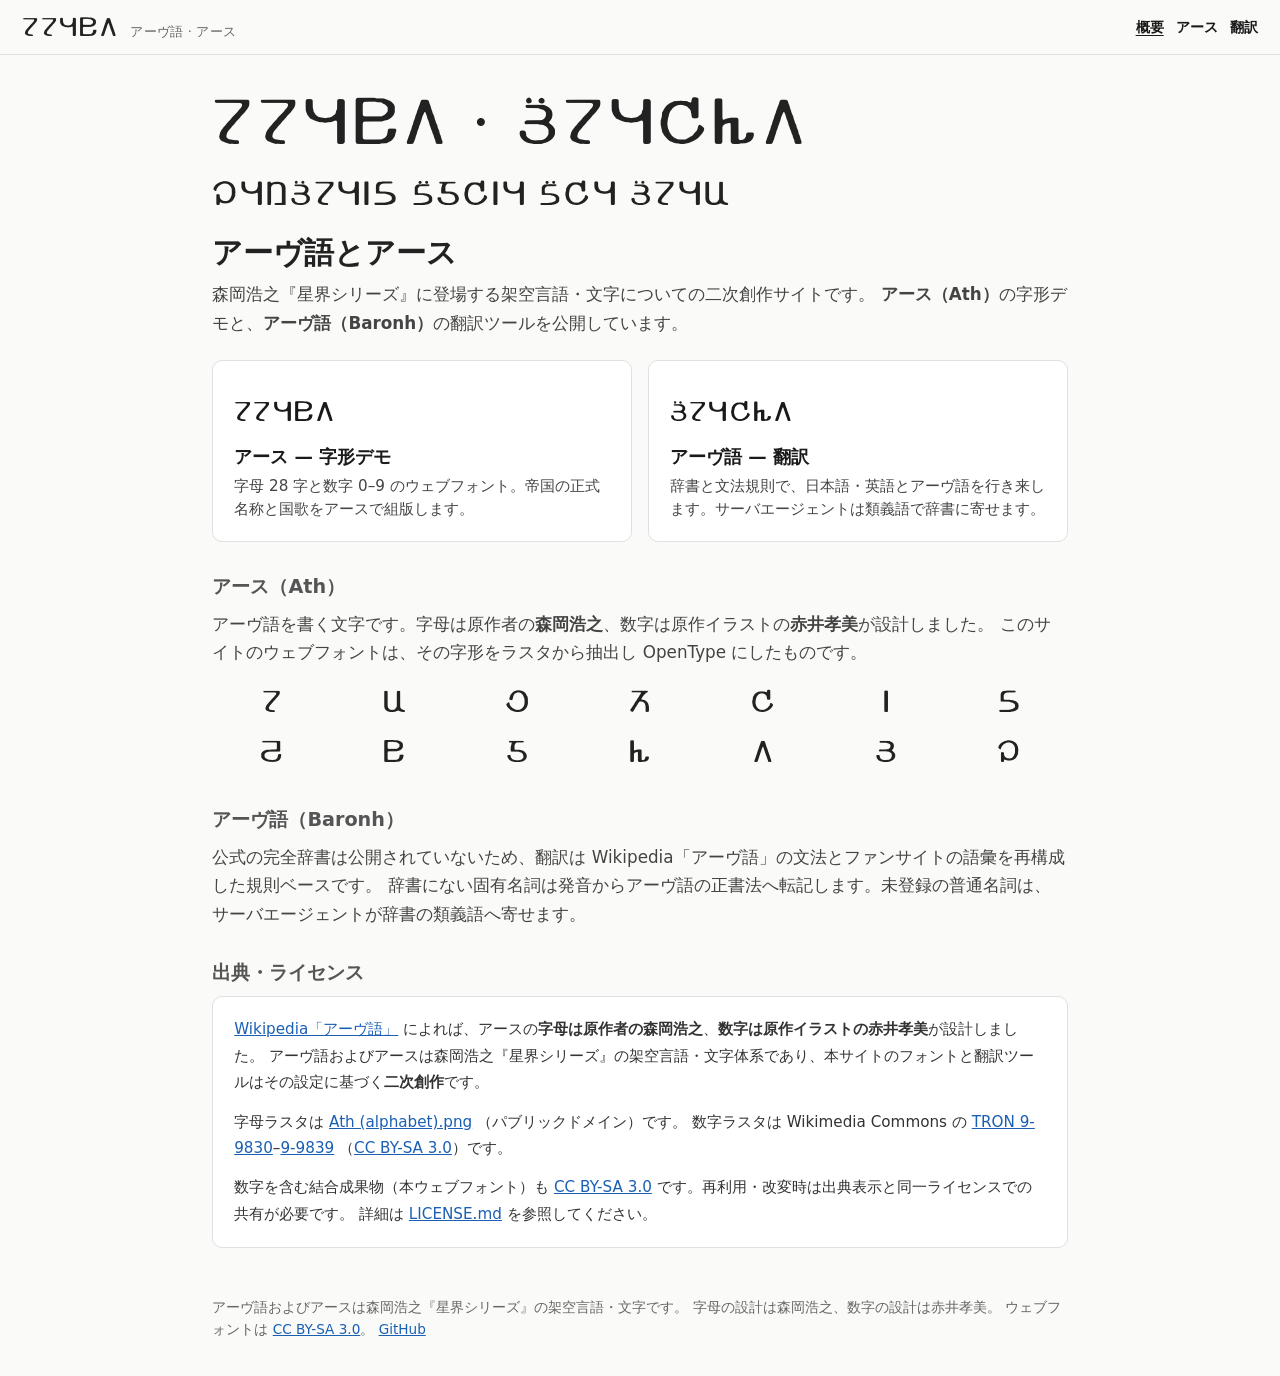
==== index.html @ a0272e91 "fix: 国歌は Aarth 字母のみとしラテン転写と訳を外す ページ上の帝国国歌からアポストロフィ・句読点、Baronh 転写、日本語訳を除き、 アースの字母と語間だけを残す。  Co-author" ====
<!DOCTYPE html>
<html lang="ja">
<head>
  <meta charset="UTF-8" />
  <meta name="viewport" content="width=device-width, initial-scale=1.0" />
  <title>アーヴ語とアース — Ath / Baronh</title>
  <link rel="stylesheet" href="aarth.css">
  <link rel="stylesheet" href="site.css">
  <style>
    *, *::before, *::after { margin: 0; padding: 0; }

    body {
      font-family: system-ui, sans-serif;
      background: #fafaf8;
      color: #222;
    }

    h1 { font-size: 1.9rem; margin-bottom: .35rem; }

    h2.section {
      font-size: 1.2rem;
      color: #555;
      margin: 2rem 0 .6rem;
    }

    .hero-ath {
      font-family: 'Aarth', serif;
      font-size: clamp(2.4rem, 8vw, 4.2rem);
      letter-spacing: .08em;
      line-height: 1.2;
      margin: .2rem 0 1rem;
    }

    .teaser-grid {
      display: grid;
      grid-template-columns: repeat(7, minmax(0, 1fr));
      gap: .35rem;
      margin-top: .8rem;
    }

    .teaser-grid span {
      font-family: 'Aarth', serif;
      font-size: clamp(1.2rem, 4.5vw, 2rem);
      text-align: center;
      line-height: 1.4;
    }

    .notice {
      background: #fff;
      border: 1px solid #e0e0e0;
      border-radius: 10px;
      padding: 1.2rem 1.3rem;
      font-size: .95rem;
      line-height: 1.75;
      color: #333;
    }

    .notice a { color: #1a5fb4; }
    .notice p + p { margin-top: .8rem; }
  </style>
</head>
<body>

  <header class="site-bar">
    <a class="site-brand" href="./">
      <span class="site-logo" aria-hidden="true">aarth</span>
      <span class="site-meta">アーヴ語 · アース</span>
    </a>
    <nav class="site-nav" aria-label="サイト">
      <a href="./" aria-current="page">概要</a>
      <a href="ath/">アース</a>
      <a href="web/">翻訳</a>
    </nav>
  </header>

  <main class="site-main">
    <p class="hero-ath" lang="ath">aarth · baronh</p>
    <p class="hero-ath" lang="ath" style="font-size: clamp(1.35rem, 4.5vw, 2.2rem); margin-top: -.4rem;">frybarec gloer gor bari</p>
    <h1>アーヴ語とアース</h1>
    <p class="site-lead">
      森岡浩之『星界シリーズ』に登場する架空言語・文字についての二次創作サイトです。
      <strong>アース（Ath）</strong>の字形デモと、<strong>アーヴ語（Baronh）</strong>の翻訳ツールを公開しています。
    </p>

    <div class="site-cards">
      <a class="site-card" href="ath/">
        <p class="ath-sample" lang="ath">aarth</p>
        <h2>アース — 字形デモ</h2>
        <p>
          字母 28 字と数字 0–9 のウェブフォント。帝国の正式名称と国歌をアースで組版します。
        </p>
      </a>
      <a class="site-card" href="web/">
        <p class="ath-sample" lang="ath">baronh</p>
        <h2>アーヴ語 — 翻訳</h2>
        <p>
          辞書と文法規則で、日本語・英語とアーヴ語を行き来します。サーバエージェントは類義語で辞書に寄せます。
        </p>
      </a>
    </div>

    <h2 class="section">アース（Ath）</h2>
    <p class="site-lead">
      アーヴ語を書く文字です。字母は原作者の<strong>森岡浩之</strong>、数字は原作イラストの<strong>赤井孝美</strong>が設計しました。
      このサイトのウェブフォントは、その字形をラスタから抽出し OpenType にしたものです。
    </p>
    <div class="teaser-grid" aria-hidden="true">
      <span>a</span><span>i</span><span>u</span><span>é</span><span>o</span><span>e</span><span>c</span>
      <span>s</span><span>t</span><span>l</span><span>n</span><span>h</span><span>p</span><span>f</span>
    </div>

    <h2 class="section">アーヴ語（Baronh）</h2>
    <p class="site-lead">
      公式の完全辞書は公開されていないため、翻訳は Wikipedia「アーヴ語」の文法とファンサイトの語彙を再構成した規則ベースです。
      辞書にない固有名詞は発音からアーヴ語の正書法へ転記します。未登録の普通名詞は、サーバエージェントが辞書の類義語へ寄せます。
    </p>

    <h2 class="section">出典・ライセンス</h2>
    <div class="notice">
      <p>
        <a href="https://ja.wikipedia.org/wiki/%E3%82%A2%E3%83%BC%E3%83%B4%E8%AA%9E">Wikipedia「アーヴ語」</a>
        によれば、アースの<strong>字母は原作者の森岡浩之</strong>、<strong>数字は原作イラストの赤井孝美</strong>が設計しました。
        アーヴ語およびアースは森岡浩之『星界シリーズ』の架空言語・文字体系であり、本サイトのフォントと翻訳ツールはその設定に基づく<strong>二次創作</strong>です。
      </p>
      <p>
        字母ラスタは
        <a href="https://commons.wikimedia.org/wiki/File:Ath_(alphabet).png">Ath (alphabet).png</a>
        （パブリックドメイン）です。
        数字ラスタは Wikimedia Commons の
        <a href="https://commons.wikimedia.org/wiki/File:TRON_9-9830.gif">TRON 9-9830</a>–<a href="https://commons.wikimedia.org/wiki/File:TRON_9-9839.gif">9-9839</a>
        （<a href="https://creativecommons.org/licenses/by-sa/3.0/">CC BY-SA 3.0</a>）です。
      </p>
      <p>
        数字を含む結合成果物（本ウェブフォント）も
        <a href="https://creativecommons.org/licenses/by-sa/3.0/">CC BY-SA 3.0</a>
        です。再利用・改変時は出典表示と同一ライセンスでの共有が必要です。
        詳細は <a href="https://github.com/7474/Ath/blob/main/LICENSE.md">LICENSE.md</a> を参照してください。
      </p>
    </div>
  </main>

  <footer class="site-footer">
    アーヴ語およびアースは森岡浩之『星界シリーズ』の架空言語・文字です。
    字母の設計は森岡浩之、数字の設計は赤井孝美。
    ウェブフォントは
    <a href="https://creativecommons.org/licenses/by-sa/3.0/">CC BY-SA 3.0</a>。
    <a href="https://github.com/7474/Ath">GitHub</a>
  </footer>

</body>
</html>
---- aarth.css ----
/* Aarth webfont — host this file next to aarth.woff2 / aarth.ttf.
   Relative urls resolve against THIS stylesheet, so a cross-origin
   <link> (GitHub Pages, jsDelivr, …) still loads the fonts from the
   same origin as the CSS. The host must send Access-Control-Allow-Origin
   for @font-face (GitHub Pages and jsDelivr do). */
@font-face {
  font-family: 'Aarth';
  src: url('aarth.woff2?v=2') format('woff2'),
       url('aarth.ttf?v=2')   format('truetype');
  font-weight: normal;
  font-style:  normal;
  font-display: swap;
}
---- site.css ----
/* Shared GitHub Pages chrome for アーヴ語 / アース. */
*, *::before, *::after { box-sizing: border-box; }

.site-bar {
  position: sticky;
  top: 0;
  z-index: 20;
  display: flex;
  justify-content: space-between;
  align-items: center;
  gap: 1rem;
  padding: .85rem 1.4rem;
  background: rgba(250, 250, 248, .94);
  border-bottom: 1px solid #e0e0e0;
  backdrop-filter: blur(8px);
}

.site-brand {
  display: flex;
  align-items: baseline;
  gap: .7rem;
  min-width: 0;
  color: inherit;
  text-decoration: none;
}

.site-logo {
  font-family: 'Aarth', serif;
  font-size: 1.7rem;
  letter-spacing: .08em;
  line-height: 1;
  font-weight: 400;
}

.site-meta {
  font-family: system-ui, sans-serif;
  font-size: .8rem;
  color: #666;
  letter-spacing: .02em;
}

.site-nav {
  display: flex;
  align-items: center;
  gap: .75rem;
  flex-wrap: wrap;
  flex-shrink: 0;
}

.site-nav a {
  font: 600 .9rem/1.2 system-ui, sans-serif;
  color: #1a1a1a;
  text-decoration: none;
}

.site-nav a[aria-current="page"] {
  text-decoration: underline;
  text-underline-offset: .2em;
}

#translate-button {
  flex-shrink: 0;
  font: 600 .95rem/1.2 system-ui, sans-serif;
  padding: .5rem 1.15rem;
  border: 1px solid #1a1a1a;
  border-radius: 999px;
  background: #1a1a1a;
  color: #fff;
  cursor: pointer;
}

#translate-button:hover { background: #333; }

#translate-button:focus-visible {
  outline: 2px solid #1a1a1a;
  outline-offset: 3px;
}

body.translated #translate-button {
  background: #fff;
  color: #1a1a1a;
}

.site-cards {
  display: grid;
  grid-template-columns: 1fr 1fr;
  gap: 1rem;
  margin: 1.4rem 0 2rem;
}

@media (max-width: 760px) {
  .site-cards { grid-template-columns: 1fr; }
}

.site-card {
  display: block;
  background: #fff;
  border: 1px solid #e0e0e0;
  border-radius: 10px;
  padding: 1.2rem 1.3rem;
  color: inherit;
  text-decoration: none;
}

.site-card:hover { border-color: #1a1a1a; }

.site-card h2 {
  font-size: 1.15rem;
  margin: 0 0 .4rem;
  color: #1a1a1a;
}

.site-card p {
  margin: 0;
  color: #444;
  line-height: 1.55;
  font-size: .95rem;
}

.site-card .ath-sample {
  font-family: 'Aarth', serif;
  font-size: 1.8rem;
  letter-spacing: .08em;
  margin: .7rem 0 .5rem;
  color: #1a1a1a;
}

.site-main {
  max-width: 900px;
  margin: 0 auto;
  padding: 1.6rem 1.4rem 3rem;
}

.site-lead {
  color: #444;
  line-height: 1.7;
  font-size: 1.05rem;
  margin: .4rem 0 0;
}

.site-footer {
  max-width: 900px;
  margin: 0 auto;
  padding: 0 1.4rem 2.2rem;
  color: #666;
  font-size: .85rem;
  line-height: 1.65;
}

.site-footer a { color: #1a5fb4; }
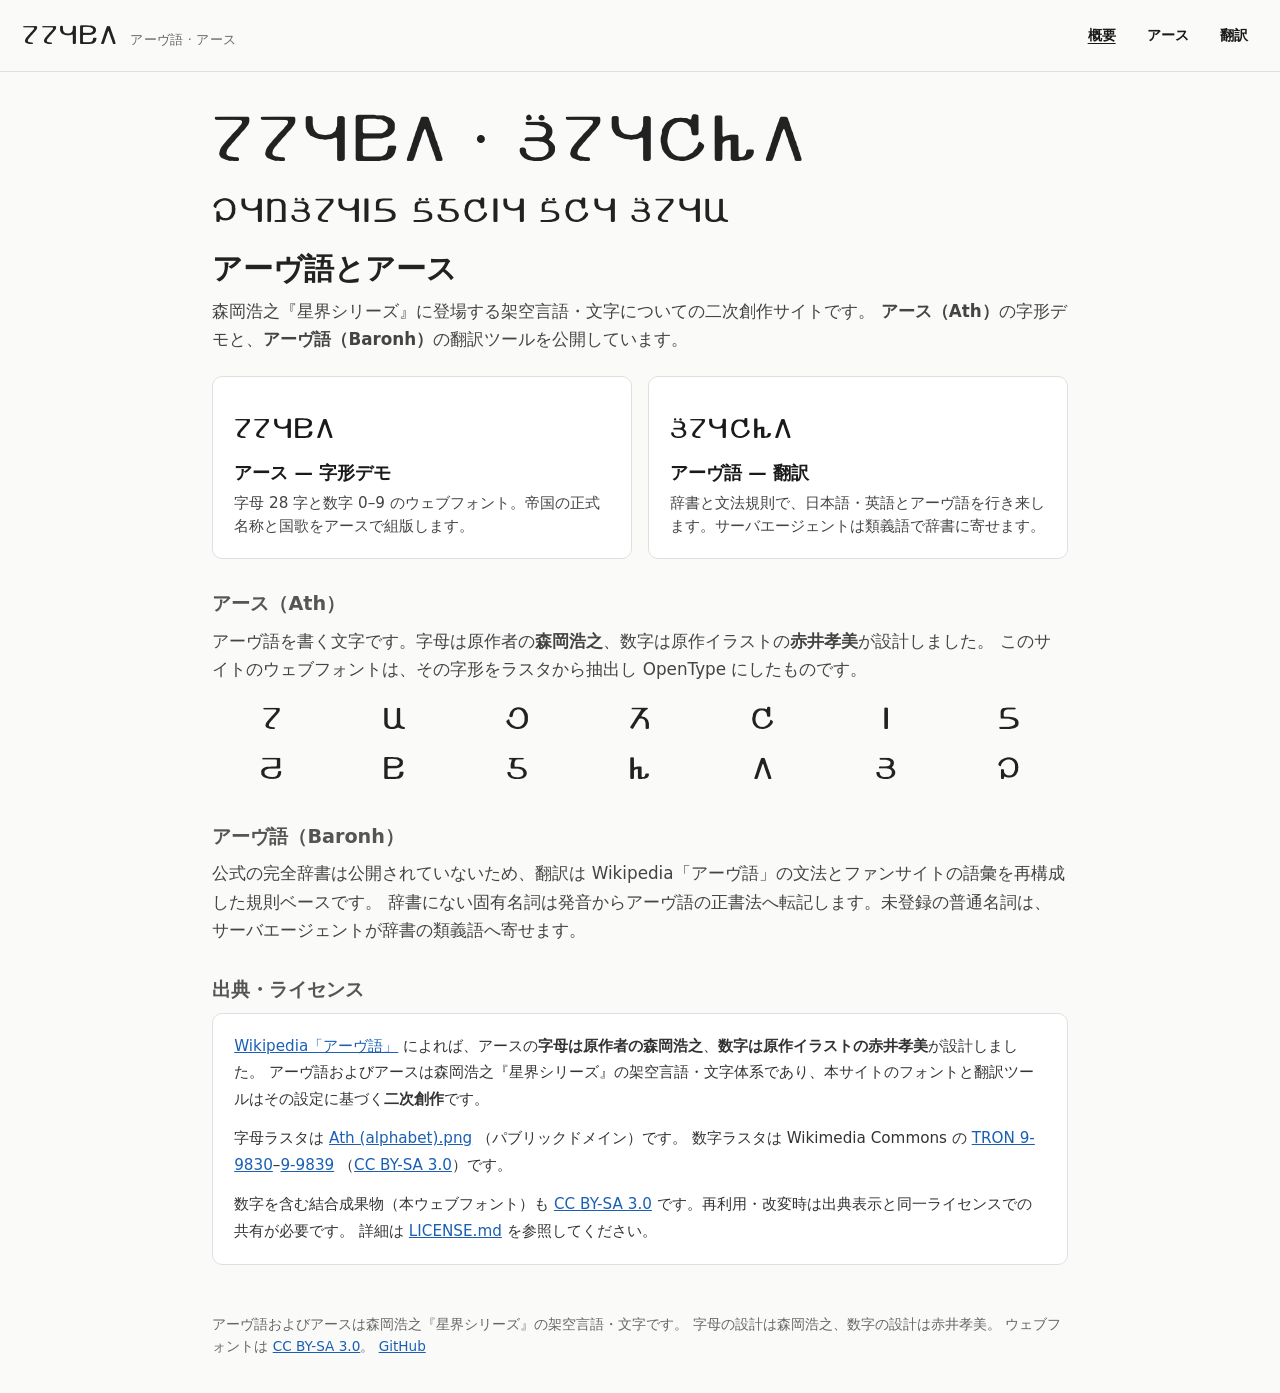
==== commit 93aad23f: "ux: 共通ヘッダーをモバイルのタップ領域に合わせる 全ページでナビを44px相当にし、狭い幅ではサブタイトルを隠してセーフエリアも取る。  Co-authored-by: koudenpa <kou" ====
--- a/index.html
+++ b/index.html
@@ -2,8 +2,12 @@
 <html lang="ja">
 <head>
   <meta charset="UTF-8" />
-  <meta name="viewport" content="width=device-width, initial-scale=1.0" />
+  <meta name="viewport" content="width=device-width, initial-scale=1.0, viewport-fit=cover" />
   <title>アーヴ語とアース — Ath / Baronh</title>
+  <link rel="icon" href="favicon.ico" sizes="48x48">
+  <link rel="icon" type="image/png" sizes="32x32" href="icons/favicon-32.png">
+  <link rel="icon" type="image/png" sizes="16x16" href="icons/favicon-16.png">
+  <link rel="apple-touch-icon" href="icons/apple-touch-icon.png">
   <link rel="stylesheet" href="aarth.css">
   <link rel="stylesheet" href="site.css">
   <style>
--- a/site.css
+++ b/site.css
@@ -10,6 +10,9 @@
   align-items: center;
   gap: 1rem;
   padding: .85rem 1.4rem;
+  padding-top: calc(.85rem + env(safe-area-inset-top, 0px));
+  padding-left: calc(1.4rem + env(safe-area-inset-left, 0px));
+  padding-right: calc(1.4rem + env(safe-area-inset-right, 0px));
   background: rgba(250, 250, 248, .94);
   border-bottom: 1px solid #e0e0e0;
   backdrop-filter: blur(8px);
@@ -48,6 +51,11 @@
 }
 
 .site-nav a {
+  display: inline-flex;
+  align-items: center;
+  justify-content: center;
+  min-height: 2.75rem;
+  padding: .5rem .6rem;
   font: 600 .9rem/1.2 system-ui, sans-serif;
   color: #1a1a1a;
   text-decoration: none;
@@ -58,15 +66,36 @@
   text-underline-offset: .2em;
 }
 
+.site-nav a:focus-visible {
+  outline: 2px solid #1a1a1a;
+  outline-offset: 3px;
+}
+
+.site-bar--with-play {
+  flex-wrap: wrap;
+}
+
+.translate-play {
+  flex: 1 0 100%;
+  display: flex;
+  justify-content: center;
+  padding: .15rem 0 .1rem;
+}
+
 #translate-button {
   flex-shrink: 0;
-  font: 600 .95rem/1.2 system-ui, sans-serif;
-  padding: .5rem 1.15rem;
+  min-height: 2.75rem;
+  min-width: min(100%, 22rem);
+  width: 100%;
+  max-width: 28rem;
+  font: 700 1.05rem/1.2 system-ui, sans-serif;
+  padding: .7rem 1.3rem;
   border: 1px solid #1a1a1a;
   border-radius: 999px;
   background: #1a1a1a;
   color: #fff;
   cursor: pointer;
+  box-shadow: 0 1px 0 rgba(26, 26, 26, .2);
 }
 
 #translate-button:hover { background: #333; }
@@ -89,7 +118,31 @@
 }
 
 @media (max-width: 760px) {
+  .site-bar {
+    flex-wrap: wrap;
+    gap: .5rem;
+    padding: .55rem .9rem;
+    padding-top: calc(.55rem + env(safe-area-inset-top, 0px));
+    padding-left: calc(.9rem + env(safe-area-inset-left, 0px));
+    padding-right: calc(.9rem + env(safe-area-inset-right, 0px));
+  }
+  .site-meta { display: none; }
+  .site-nav {
+    gap: .15rem;
+    flex-shrink: 1;
+    justify-content: flex-end;
+  }
   .site-cards { grid-template-columns: 1fr; }
+  .site-main {
+    padding: 1.2rem .9rem 3rem;
+    padding-left: calc(.9rem + env(safe-area-inset-left, 0px));
+    padding-right: calc(.9rem + env(safe-area-inset-right, 0px));
+  }
+  .site-footer {
+    padding-bottom: calc(2.2rem + env(safe-area-inset-bottom, 0px));
+    padding-left: calc(.9rem + env(safe-area-inset-left, 0px));
+    padding-right: calc(.9rem + env(safe-area-inset-right, 0px));
+  }
 }
 
 .site-card {
@@ -102,7 +155,15 @@
   text-decoration: none;
 }
 
-.site-card:hover { border-color: #1a1a1a; }
+.site-card:hover,
+.site-card:active {
+  border-color: #1a1a1a;
+}
+
+.site-card:focus-visible {
+  outline: 2px solid #1a1a1a;
+  outline-offset: 3px;
+}
 
 .site-card h2 {
   font-size: 1.15rem;
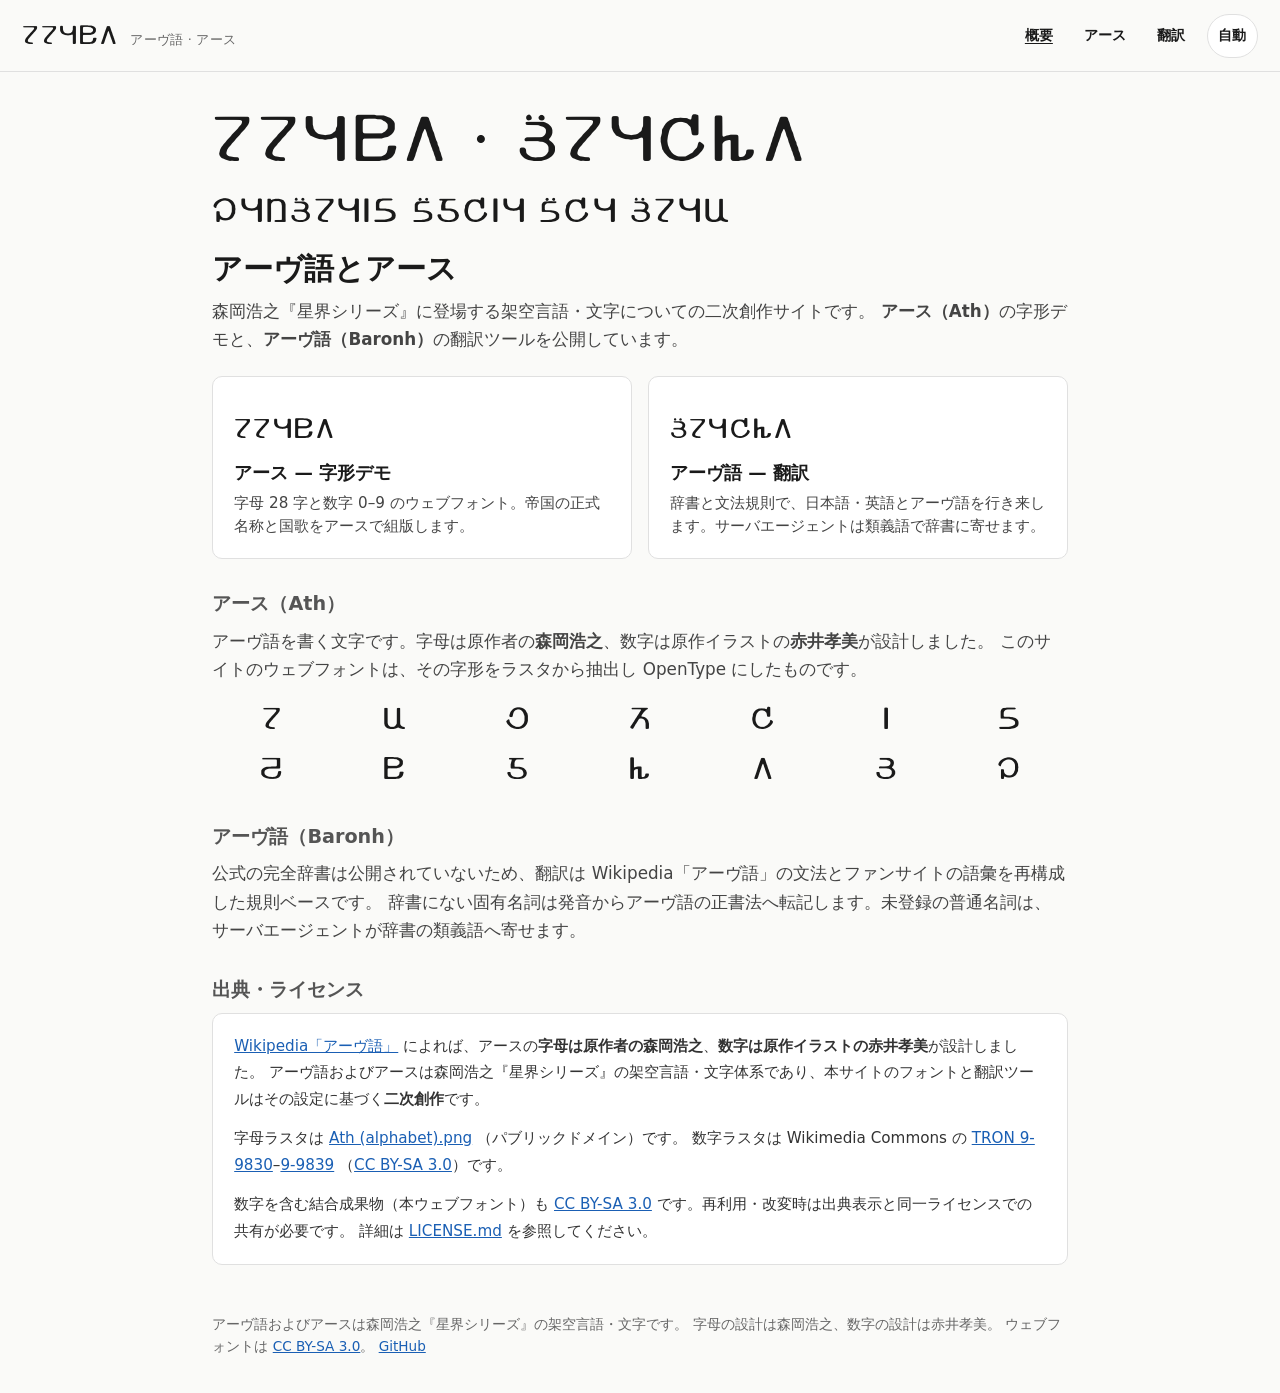
==== commit 5f638905: "feat: ダークモードをシステムの設定に追従させる 既定は prefers-color-scheme。ヘッダーのトグルでライト／ダークを上書きできる。  Co-authored-by: kouden" ====
--- a/index.html
+++ b/index.html
@@ -3,11 +3,19 @@
 <head>
   <meta charset="UTF-8" />
   <meta name="viewport" content="width=device-width, initial-scale=1.0, viewport-fit=cover" />
+  <meta name="color-scheme" content="light dark" />
   <title>アーヴ語とアース — Ath / Baronh</title>
+  <script>
+    try {
+      var t = localStorage.getItem("ath-theme");
+      if (t === "light" || t === "dark") document.documentElement.setAttribute("data-theme", t);
+    } catch (e) {}
+  </script>
   <link rel="icon" href="favicon.ico" sizes="48x48">
   <link rel="icon" type="image/png" sizes="32x32" href="icons/favicon-32.png">
   <link rel="icon" type="image/png" sizes="16x16" href="icons/favicon-16.png">
   <link rel="apple-touch-icon" href="icons/apple-touch-icon.png">
+  <link rel="preload" href="aarth.woff2" as="font" type="font/woff2" crossorigin />
   <link rel="stylesheet" href="aarth.css">
   <link rel="stylesheet" href="site.css">
   <style>
@@ -15,15 +23,15 @@
 
     body {
       font-family: system-ui, sans-serif;
-      background: #fafaf8;
-      color: #222;
+      background: var(--bg);
+      color: var(--ink);
     }
 
     h1 { font-size: 1.9rem; margin-bottom: .35rem; }
 
     h2.section {
       font-size: 1.2rem;
-      color: #555;
+      color: var(--heading);
       margin: 2rem 0 .6rem;
     }
 
@@ -49,17 +57,21 @@
       line-height: 1.4;
     }
 
+    @media (max-width: 480px) {
+      .teaser-grid { grid-template-columns: repeat(4, minmax(0, 1fr)); }
+    }
+
     .notice {
-      background: #fff;
-      border: 1px solid #e0e0e0;
+      background: var(--card);
+      border: 1px solid var(--line);
       border-radius: 10px;
       padding: 1.2rem 1.3rem;
       font-size: .95rem;
       line-height: 1.75;
-      color: #333;
+      color: var(--notice-ink);
     }
 
-    .notice a { color: #1a5fb4; }
+    .notice a { color: var(--link); }
     .notice p + p { margin-top: .8rem; }
   </style>
 </head>
@@ -74,6 +86,7 @@
       <a href="./" aria-current="page">概要</a>
       <a href="ath/">アース</a>
       <a href="web/">翻訳</a>
+      <button type="button" class="theme-toggle" id="theme-toggle">自動</button>
     </nav>
   </header>
 
@@ -151,5 +164,6 @@
     <a href="https://github.com/7474/Ath">GitHub</a>
   </footer>
 
+  <script src="theme.js"></script>
 </body>
 </html>
--- a/site.css
+++ b/site.css
@@ -1,5 +1,140 @@
 /* Shared GitHub Pages chrome for アーヴ語 / アース. */
 *, *::before, *::after { box-sizing: border-box; }
+
+/* 既定はシステム設定。data-theme があるときだけ明示的に上書きする。 */
+:root {
+  color-scheme: light dark;
+  --bg: #fafaf8;
+  --ink: #1a1a1a;
+  --muted: #666;
+  --heading: #555;
+  --body-soft: #444;
+  --notice-ink: #333;
+  --line: #e0e0e0;
+  --line-soft: #eee;
+  --card: #fff;
+  --accent: #1a1a1a;
+  --on-accent: #fff;
+  --accent-hover: #333;
+  --soft: #f3f1ea;
+  --link: #1a5fb4;
+  --control: #ccc;
+  --control-hover: #f3f3f3;
+  --code-bg: #f0f0f0;
+  --code-ink: #1a1a1a;
+  --pre-bg: #1e1e2e;
+  --pre-ink: #cdd6f4;
+  --phonetic-bg: #fff7e8;
+  --phonetic-line: #f0e0b8;
+  --phonetic-meta: #8a5a00;
+  --analysis-line: #f0f0f0;
+  --busy-pulse-bg: #f7f6f2;
+  --busy-pulse-line: #888;
+  --shadow: 0 18px 48px rgba(0, 0, 0, .18);
+  --backdrop: rgba(26, 26, 26, .42);
+}
+
+@media (prefers-color-scheme: dark) {
+  :root:not([data-theme="light"]) {
+    color-scheme: dark;
+    --bg: #161614;
+    --ink: #ecece8;
+    --muted: #a8a8a0;
+    --heading: #b8b8b0;
+    --body-soft: #c4c4bc;
+    --notice-ink: #d4d4cc;
+    --line: #3a3a36;
+    --line-soft: #2e2e2a;
+    --card: #1e1e1b;
+    --accent: #ecece8;
+    --on-accent: #161614;
+    --accent-hover: #d4d4cc;
+    --soft: #252522;
+    --link: #7cb3e8;
+    --control: #4a4a44;
+    --control-hover: #2a2a26;
+    --code-bg: #2a2a26;
+    --code-ink: #ecece8;
+    --pre-bg: #12121a;
+    --pre-ink: #cdd6f4;
+    --phonetic-bg: #3a2e14;
+    --phonetic-line: #6a5420;
+    --phonetic-meta: #e0b060;
+    --analysis-line: #2e2e2a;
+    --busy-pulse-bg: #252522;
+    --busy-pulse-line: #888;
+    --shadow: 0 18px 48px rgba(0, 0, 0, .45);
+    --backdrop: rgba(0, 0, 0, .62);
+  }
+}
+
+[data-theme="light"] {
+  color-scheme: light;
+  --bg: #fafaf8;
+  --ink: #1a1a1a;
+  --muted: #666;
+  --heading: #555;
+  --body-soft: #444;
+  --notice-ink: #333;
+  --line: #e0e0e0;
+  --line-soft: #eee;
+  --card: #fff;
+  --accent: #1a1a1a;
+  --on-accent: #fff;
+  --accent-hover: #333;
+  --soft: #f3f1ea;
+  --link: #1a5fb4;
+  --control: #ccc;
+  --control-hover: #f3f3f3;
+  --code-bg: #f0f0f0;
+  --code-ink: #1a1a1a;
+  --pre-bg: #1e1e2e;
+  --pre-ink: #cdd6f4;
+  --phonetic-bg: #fff7e8;
+  --phonetic-line: #f0e0b8;
+  --phonetic-meta: #8a5a00;
+  --analysis-line: #f0f0f0;
+  --busy-pulse-bg: #f7f6f2;
+  --busy-pulse-line: #888;
+  --shadow: 0 18px 48px rgba(0, 0, 0, .18);
+  --backdrop: rgba(26, 26, 26, .42);
+}
+
+[data-theme="dark"] {
+  color-scheme: dark;
+  --bg: #161614;
+  --ink: #ecece8;
+  --muted: #a8a8a0;
+  --heading: #b8b8b0;
+  --body-soft: #c4c4bc;
+  --notice-ink: #d4d4cc;
+  --line: #3a3a36;
+  --line-soft: #2e2e2a;
+  --card: #1e1e1b;
+  --accent: #ecece8;
+  --on-accent: #161614;
+  --accent-hover: #d4d4cc;
+  --soft: #252522;
+  --link: #7cb3e8;
+  --control: #4a4a44;
+  --control-hover: #2a2a26;
+  --code-bg: #2a2a26;
+  --code-ink: #ecece8;
+  --pre-bg: #12121a;
+  --pre-ink: #cdd6f4;
+  --phonetic-bg: #3a2e14;
+  --phonetic-line: #6a5420;
+  --phonetic-meta: #e0b060;
+  --analysis-line: #2e2e2a;
+  --busy-pulse-bg: #252522;
+  --busy-pulse-line: #888;
+  --shadow: 0 18px 48px rgba(0, 0, 0, .45);
+  --backdrop: rgba(0, 0, 0, .62);
+}
+
+html {
+  background: var(--bg);
+}
 
 .site-bar {
   position: sticky;
@@ -13,8 +148,8 @@
   padding-top: calc(.85rem + env(safe-area-inset-top, 0px));
   padding-left: calc(1.4rem + env(safe-area-inset-left, 0px));
   padding-right: calc(1.4rem + env(safe-area-inset-right, 0px));
-  background: rgba(250, 250, 248, .94);
-  border-bottom: 1px solid #e0e0e0;
+  background: color-mix(in srgb, var(--bg) 94%, transparent);
+  border-bottom: 1px solid var(--line);
   backdrop-filter: blur(8px);
 }
 
@@ -38,7 +173,7 @@
 .site-meta {
   font-family: system-ui, sans-serif;
   font-size: .8rem;
-  color: #666;
+  color: var(--muted);
   letter-spacing: .02em;
 }
 
@@ -57,7 +192,7 @@
   min-height: 2.75rem;
   padding: .5rem .6rem;
   font: 600 .9rem/1.2 system-ui, sans-serif;
-  color: #1a1a1a;
+  color: var(--ink);
   text-decoration: none;
 }
 
@@ -67,7 +202,31 @@
 }
 
 .site-nav a:focus-visible {
-  outline: 2px solid #1a1a1a;
+  outline: 2px solid var(--ink);
+  outline-offset: 3px;
+}
+
+.theme-toggle {
+  display: inline-flex;
+  align-items: center;
+  justify-content: center;
+  min-height: 2.75rem;
+  min-width: 2.75rem;
+  padding: .5rem .65rem;
+  font: 600 .85rem/1.2 system-ui, sans-serif;
+  color: var(--ink);
+  background: var(--card);
+  border: 1px solid var(--line);
+  border-radius: 999px;
+  cursor: pointer;
+}
+
+.theme-toggle:hover {
+  border-color: var(--ink);
+}
+
+.theme-toggle:focus-visible {
+  outline: 2px solid var(--ink);
   outline-offset: 3px;
 }
 
@@ -90,24 +249,24 @@
   max-width: 28rem;
   font: 700 1.05rem/1.2 system-ui, sans-serif;
   padding: .7rem 1.3rem;
-  border: 1px solid #1a1a1a;
+  border: 1px solid var(--ink);
   border-radius: 999px;
-  background: #1a1a1a;
-  color: #fff;
+  background: var(--ink);
+  color: var(--bg);
   cursor: pointer;
-  box-shadow: 0 1px 0 rgba(26, 26, 26, .2);
-}
-
-#translate-button:hover { background: #333; }
+  box-shadow: 0 1px 0 color-mix(in srgb, var(--ink) 20%, transparent);
+}
+
+#translate-button:hover { background: var(--accent-hover); color: var(--bg); }
 
 #translate-button:focus-visible {
-  outline: 2px solid #1a1a1a;
+  outline: 2px solid var(--ink);
   outline-offset: 3px;
 }
 
 body.translated #translate-button {
-  background: #fff;
-  color: #1a1a1a;
+  background: var(--card);
+  color: var(--ink);
 }
 
 .site-cards {
@@ -147,8 +306,8 @@
 
 .site-card {
   display: block;
-  background: #fff;
-  border: 1px solid #e0e0e0;
+  background: var(--card);
+  border: 1px solid var(--line);
   border-radius: 10px;
   padding: 1.2rem 1.3rem;
   color: inherit;
@@ -157,23 +316,23 @@
 
 .site-card:hover,
 .site-card:active {
-  border-color: #1a1a1a;
+  border-color: var(--ink);
 }
 
 .site-card:focus-visible {
-  outline: 2px solid #1a1a1a;
+  outline: 2px solid var(--ink);
   outline-offset: 3px;
 }
 
 .site-card h2 {
   font-size: 1.15rem;
   margin: 0 0 .4rem;
-  color: #1a1a1a;
+  color: var(--ink);
 }
 
 .site-card p {
   margin: 0;
-  color: #444;
+  color: var(--body-soft);
   line-height: 1.55;
   font-size: .95rem;
 }
@@ -183,7 +342,7 @@
   font-size: 1.8rem;
   letter-spacing: .08em;
   margin: .7rem 0 .5rem;
-  color: #1a1a1a;
+  color: var(--ink);
 }
 
 .site-main {
@@ -193,7 +352,7 @@
 }
 
 .site-lead {
-  color: #444;
+  color: var(--body-soft);
   line-height: 1.7;
   font-size: 1.05rem;
   margin: .4rem 0 0;
@@ -203,9 +362,9 @@
   max-width: 900px;
   margin: 0 auto;
   padding: 0 1.4rem 2.2rem;
-  color: #666;
+  color: var(--muted);
   font-size: .85rem;
   line-height: 1.65;
 }
 
-.site-footer a { color: #1a5fb4; }
+.site-footer a { color: var(--link); }
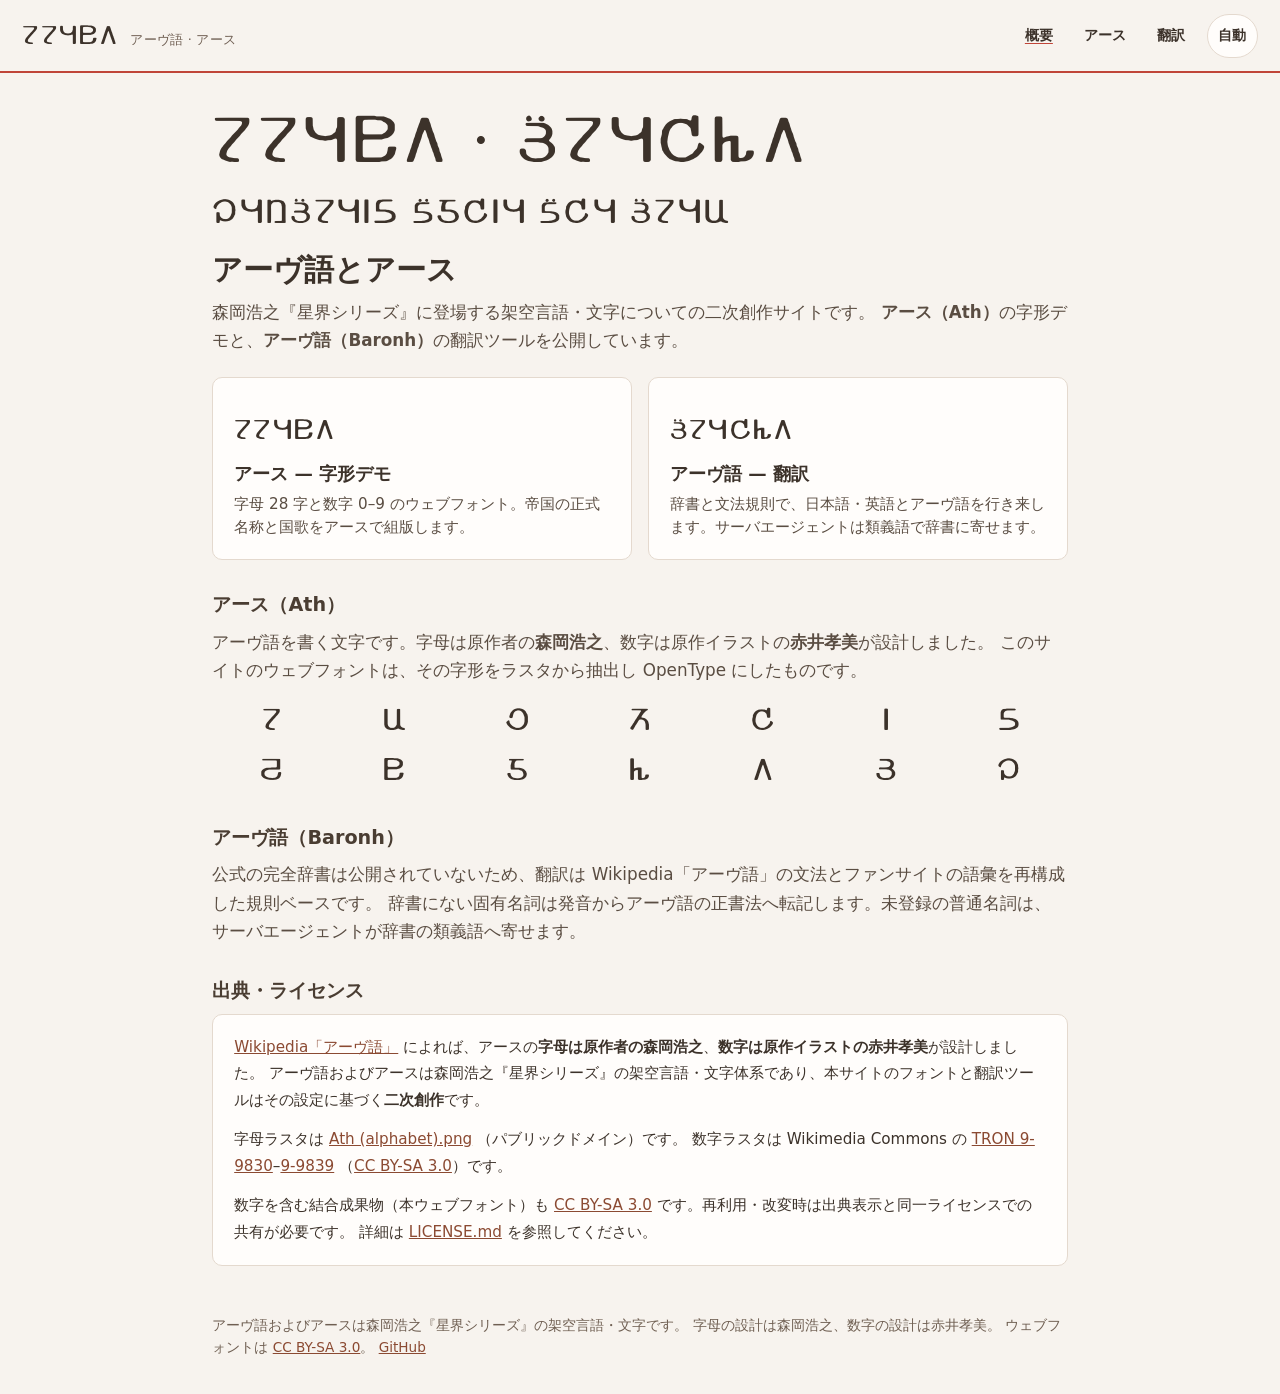
==== commit 99ed277d: "feat: サインペン手書きフェイス aarth-koudenpa-signpen を追加 faces.json でウェブフォントを登録し、字形デモの字体セレクトから切り替えられるようにする。色ペンの" ====
--- a/index.html
+++ b/index.html
@@ -9,6 +9,8 @@
     try {
       var t = localStorage.getItem("ath-theme");
       if (t === "light" || t === "dark") document.documentElement.setAttribute("data-theme", t);
+      var f = localStorage.getItem("ath-face");
+      if (f) document.documentElement.setAttribute("data-ath-face", f);
     } catch (e) {}
   </script>
   <link rel="icon" href="favicon.ico" sizes="48x48">
@@ -36,7 +38,7 @@
     }
 
     .hero-ath {
-      font-family: 'Aarth', serif;
+      font-family: var(--ath-font);
       font-size: clamp(2.4rem, 8vw, 4.2rem);
       letter-spacing: .08em;
       line-height: 1.2;
@@ -51,7 +53,7 @@
     }
 
     .teaser-grid span {
-      font-family: 'Aarth', serif;
+      font-family: var(--ath-font);
       font-size: clamp(1.2rem, 4.5vw, 2rem);
       text-align: center;
       line-height: 1.4;
@@ -165,5 +167,6 @@
   </footer>
 
   <script src="theme.js"></script>
+  <script src="ath-face.js" data-faces="faces.json"></script>
 </body>
 </html>
--- a/aarth.css
+++ b/aarth.css
@@ -1,13 +1,36 @@
-/* Aarth webfont — host this file next to aarth.woff2 / aarth.ttf.
+/* Aarth webfonts — host this file next to the .woff2 / .ttf files.
+   Generated from faces.json by generate_aarth_font.py.
    Relative urls resolve against THIS stylesheet, so a cross-origin
    <link> (GitHub Pages, jsDelivr, …) still loads the fonts from the
    same origin as the CSS. The host must send Access-Control-Allow-Origin
-   for @font-face (GitHub Pages and jsDelivr do). */
+   for @font-face (GitHub Pages and jsDelivr do).
+   Switch faces with html[data-ath-face] or --ath-font. */
+:root {
+  --ath-font: 'Aarth', serif;
+}
+
 @font-face {
   font-family: 'Aarth';
-  src: url('aarth.woff2?v=2') format('woff2'),
-       url('aarth.ttf?v=2')   format('truetype');
+  src: url('aarth.woff2?v=3') format('woff2'),
+       url('aarth.ttf?v=3')   format('truetype');
   font-weight: normal;
   font-style:  normal;
   font-display: swap;
 }
+
+html[data-ath-face='aarth'] {
+  --ath-font: 'Aarth', serif;
+}
+
+@font-face {
+  font-family: 'Aarth Koudenpa Signpen';
+  src: url('aarth-koudenpa-signpen.woff2?v=3') format('woff2'),
+       url('aarth-koudenpa-signpen.ttf?v=3')   format('truetype');
+  font-weight: normal;
+  font-style:  normal;
+  font-display: swap;
+}
+
+html[data-ath-face='aarth-koudenpa-signpen'] {
+  --ath-font: 'Aarth Koudenpa Signpen', serif;
+}
--- a/site.css
+++ b/site.css
@@ -1,135 +1,142 @@
 /* Shared GitHub Pages chrome for アーヴ語 / アース. */
 *, *::before, *::after { box-sizing: border-box; }
 
-/* 既定はシステム設定。data-theme があるときだけ明示的に上書きする。 */
+/* 既定はシステム設定。data-theme があるときだけ明示的に上書きする。
+   ライトはジントの礼服（茶髪・白い服・赤い縁）、
+   ダークはラフィールの軍服（青髪・紺の服・赤い縁）。
+   色はモチーフを残しつつ、本文コントラストと赤の強さをサイト向けに調整。 */
 :root {
   color-scheme: light dark;
-  --bg: #fafaf8;
-  --ink: #1a1a1a;
-  --muted: #666;
-  --heading: #555;
-  --body-soft: #444;
-  --notice-ink: #333;
-  --line: #e0e0e0;
-  --line-soft: #eee;
-  --card: #fff;
-  --accent: #1a1a1a;
-  --on-accent: #fff;
-  --accent-hover: #333;
-  --soft: #f3f1ea;
-  --link: #1a5fb4;
-  --control: #ccc;
-  --control-hover: #f3f3f3;
-  --code-bg: #f0f0f0;
-  --code-ink: #1a1a1a;
-  --pre-bg: #1e1e2e;
-  --pre-ink: #cdd6f4;
-  --phonetic-bg: #fff7e8;
-  --phonetic-line: #f0e0b8;
-  --phonetic-meta: #8a5a00;
-  --analysis-line: #f0f0f0;
-  --busy-pulse-bg: #f7f6f2;
-  --busy-pulse-line: #888;
-  --shadow: 0 18px 48px rgba(0, 0, 0, .18);
-  --backdrop: rgba(26, 26, 26, .42);
+  --bg: #f7f3ee;
+  --ink: #3c322a;
+  --muted: #6f5f52;
+  --heading: #4a3d32;
+  --body-soft: #5a4d42;
+  --notice-ink: #3c322a;
+  --line: #e4d9ce;
+  --line-soft: #efe7de;
+  --card: #fffdfb;
+  --accent: #b44a3c;
+  --on-accent: #fffdfb;
+  --accent-hover: #9a3d32;
+  --trim: #c04538;
+  --soft: #efe6dc;
+  --link: #8b4a32;
+  --control: #d8cdc2;
+  --control-hover: #efe6dc;
+  --code-bg: #efe6dc;
+  --code-ink: #3c322a;
+  --pre-bg: #2f2924;
+  --pre-ink: #eadfd4;
+  --phonetic-bg: #f4e8d6;
+  --phonetic-line: #e0ccb0;
+  --phonetic-meta: #8a5a28;
+  --analysis-line: #efe7de;
+  --busy-pulse-bg: #f3ebe3;
+  --busy-pulse-line: #c04538;
+  --shadow: 0 18px 48px rgba(60, 50, 42, .16);
+  --backdrop: rgba(60, 50, 42, .38);
 }
 
 @media (prefers-color-scheme: dark) {
   :root:not([data-theme="light"]) {
     color-scheme: dark;
-    --bg: #161614;
-    --ink: #ecece8;
-    --muted: #a8a8a0;
-    --heading: #b8b8b0;
-    --body-soft: #c4c4bc;
-    --notice-ink: #d4d4cc;
-    --line: #3a3a36;
-    --line-soft: #2e2e2a;
-    --card: #1e1e1b;
-    --accent: #ecece8;
-    --on-accent: #161614;
-    --accent-hover: #d4d4cc;
-    --soft: #252522;
-    --link: #7cb3e8;
-    --control: #4a4a44;
-    --control-hover: #2a2a26;
-    --code-bg: #2a2a26;
-    --code-ink: #ecece8;
-    --pre-bg: #12121a;
-    --pre-ink: #cdd6f4;
-    --phonetic-bg: #3a2e14;
-    --phonetic-line: #6a5420;
-    --phonetic-meta: #e0b060;
-    --analysis-line: #2e2e2a;
-    --busy-pulse-bg: #252522;
-    --busy-pulse-line: #888;
-    --shadow: 0 18px 48px rgba(0, 0, 0, .45);
-    --backdrop: rgba(0, 0, 0, .62);
+    --bg: #121820;
+    --ink: #e4e8f2;
+    --muted: #93a0b8;
+    --heading: #c5cce0;
+    --body-soft: #c8d0e0;
+    --notice-ink: #e4e8f2;
+    --line: #2a3448;
+    --line-soft: #1c2434;
+    --card: #1a2230;
+    --accent: #d1564c;
+    --on-accent: #fff8f6;
+    --accent-hover: #e36a60;
+    --trim: #d1564c;
+    --soft: #181f2c;
+    --link: #8eadd8;
+    --control: #3a465c;
+    --control-hover: #252d3e;
+    --code-bg: #181f2c;
+    --code-ink: #e4e8f2;
+    --pre-bg: #0c1018;
+    --pre-ink: #c8d2e6;
+    --phonetic-bg: #2a1e22;
+    --phonetic-line: #6a3a3c;
+    --phonetic-meta: #e09088;
+    --analysis-line: #1c2434;
+    --busy-pulse-bg: #1a2230;
+    --busy-pulse-line: #d1564c;
+    --shadow: 0 18px 48px rgba(6, 10, 16, .5);
+    --backdrop: rgba(8, 12, 18, .62);
   }
 }
 
 [data-theme="light"] {
   color-scheme: light;
-  --bg: #fafaf8;
-  --ink: #1a1a1a;
-  --muted: #666;
-  --heading: #555;
-  --body-soft: #444;
-  --notice-ink: #333;
-  --line: #e0e0e0;
-  --line-soft: #eee;
-  --card: #fff;
-  --accent: #1a1a1a;
-  --on-accent: #fff;
-  --accent-hover: #333;
-  --soft: #f3f1ea;
-  --link: #1a5fb4;
-  --control: #ccc;
-  --control-hover: #f3f3f3;
-  --code-bg: #f0f0f0;
-  --code-ink: #1a1a1a;
-  --pre-bg: #1e1e2e;
-  --pre-ink: #cdd6f4;
-  --phonetic-bg: #fff7e8;
-  --phonetic-line: #f0e0b8;
-  --phonetic-meta: #8a5a00;
-  --analysis-line: #f0f0f0;
-  --busy-pulse-bg: #f7f6f2;
-  --busy-pulse-line: #888;
-  --shadow: 0 18px 48px rgba(0, 0, 0, .18);
-  --backdrop: rgba(26, 26, 26, .42);
+  --bg: #f7f3ee;
+  --ink: #3c322a;
+  --muted: #6f5f52;
+  --heading: #4a3d32;
+  --body-soft: #5a4d42;
+  --notice-ink: #3c322a;
+  --line: #e4d9ce;
+  --line-soft: #efe7de;
+  --card: #fffdfb;
+  --accent: #b44a3c;
+  --on-accent: #fffdfb;
+  --accent-hover: #9a3d32;
+  --trim: #c04538;
+  --soft: #efe6dc;
+  --link: #8b4a32;
+  --control: #d8cdc2;
+  --control-hover: #efe6dc;
+  --code-bg: #efe6dc;
+  --code-ink: #3c322a;
+  --pre-bg: #2f2924;
+  --pre-ink: #eadfd4;
+  --phonetic-bg: #f4e8d6;
+  --phonetic-line: #e0ccb0;
+  --phonetic-meta: #8a5a28;
+  --analysis-line: #efe7de;
+  --busy-pulse-bg: #f3ebe3;
+  --busy-pulse-line: #c04538;
+  --shadow: 0 18px 48px rgba(60, 50, 42, .16);
+  --backdrop: rgba(60, 50, 42, .38);
 }
 
 [data-theme="dark"] {
   color-scheme: dark;
-  --bg: #161614;
-  --ink: #ecece8;
-  --muted: #a8a8a0;
-  --heading: #b8b8b0;
-  --body-soft: #c4c4bc;
-  --notice-ink: #d4d4cc;
-  --line: #3a3a36;
-  --line-soft: #2e2e2a;
-  --card: #1e1e1b;
-  --accent: #ecece8;
-  --on-accent: #161614;
-  --accent-hover: #d4d4cc;
-  --soft: #252522;
-  --link: #7cb3e8;
-  --control: #4a4a44;
-  --control-hover: #2a2a26;
-  --code-bg: #2a2a26;
-  --code-ink: #ecece8;
-  --pre-bg: #12121a;
-  --pre-ink: #cdd6f4;
-  --phonetic-bg: #3a2e14;
-  --phonetic-line: #6a5420;
-  --phonetic-meta: #e0b060;
-  --analysis-line: #2e2e2a;
-  --busy-pulse-bg: #252522;
-  --busy-pulse-line: #888;
-  --shadow: 0 18px 48px rgba(0, 0, 0, .45);
-  --backdrop: rgba(0, 0, 0, .62);
+  --bg: #121820;
+  --ink: #e4e8f2;
+  --muted: #93a0b8;
+  --heading: #c5cce0;
+  --body-soft: #c8d0e0;
+  --notice-ink: #e4e8f2;
+  --line: #2a3448;
+  --line-soft: #1c2434;
+  --card: #1a2230;
+  --accent: #d1564c;
+  --on-accent: #fff8f6;
+  --accent-hover: #e36a60;
+  --trim: #d1564c;
+  --soft: #181f2c;
+  --link: #8eadd8;
+  --control: #3a465c;
+  --control-hover: #252d3e;
+  --code-bg: #181f2c;
+  --code-ink: #e4e8f2;
+  --pre-bg: #0c1018;
+  --pre-ink: #c8d2e6;
+  --phonetic-bg: #2a1e22;
+  --phonetic-line: #6a3a3c;
+  --phonetic-meta: #e09088;
+  --analysis-line: #1c2434;
+  --busy-pulse-bg: #1a2230;
+  --busy-pulse-line: #d1564c;
+  --shadow: 0 18px 48px rgba(6, 10, 16, .5);
+  --backdrop: rgba(8, 12, 18, .62);
 }
 
 html {
@@ -149,7 +156,7 @@
   padding-left: calc(1.4rem + env(safe-area-inset-left, 0px));
   padding-right: calc(1.4rem + env(safe-area-inset-right, 0px));
   background: color-mix(in srgb, var(--bg) 94%, transparent);
-  border-bottom: 1px solid var(--line);
+  border-bottom: 2px solid var(--trim);
   backdrop-filter: blur(8px);
 }
 
@@ -163,7 +170,7 @@
 }
 
 .site-logo {
-  font-family: 'Aarth', serif;
+  font-family: var(--ath-font);
   font-size: 1.7rem;
   letter-spacing: .08em;
   line-height: 1;
@@ -198,11 +205,12 @@
 
 .site-nav a[aria-current="page"] {
   text-decoration: underline;
+  text-decoration-color: var(--trim);
   text-underline-offset: .2em;
 }
 
 .site-nav a:focus-visible {
-  outline: 2px solid var(--ink);
+  outline: 2px solid var(--trim);
   outline-offset: 3px;
 }
 
@@ -222,11 +230,11 @@
 }
 
 .theme-toggle:hover {
-  border-color: var(--ink);
+  border-color: var(--trim);
 }
 
 .theme-toggle:focus-visible {
-  outline: 2px solid var(--ink);
+  outline: 2px solid var(--trim);
   outline-offset: 3px;
 }
 
@@ -237,8 +245,43 @@
 .translate-play {
   flex: 1 0 100%;
   display: flex;
+  flex-direction: column;
+  align-items: center;
   justify-content: center;
+  gap: .45rem;
   padding: .15rem 0 .1rem;
+}
+
+.ath-face-switch {
+  display: flex;
+  align-items: center;
+  justify-content: center;
+  gap: .5rem;
+  width: 100%;
+  max-width: 28rem;
+  font: 600 .9rem/1.2 system-ui, sans-serif;
+  color: var(--ink);
+}
+
+.ath-face-switch select {
+  flex: 1 1 auto;
+  min-height: 2.75rem;
+  padding: .4rem .9rem;
+  font: 600 .9rem/1.2 system-ui, sans-serif;
+  color: var(--ink);
+  background: var(--card);
+  border: 1px solid var(--line);
+  border-radius: 999px;
+  cursor: pointer;
+}
+
+.ath-face-switch select:hover {
+  border-color: var(--trim);
+}
+
+.ath-face-switch select:focus-visible {
+  outline: 2px solid var(--trim);
+  outline-offset: 3px;
 }
 
 #translate-button {
@@ -249,24 +292,25 @@
   max-width: 28rem;
   font: 700 1.05rem/1.2 system-ui, sans-serif;
   padding: .7rem 1.3rem;
-  border: 1px solid var(--ink);
+  border: 1px solid var(--trim);
   border-radius: 999px;
-  background: var(--ink);
-  color: var(--bg);
+  background: var(--accent);
+  color: var(--on-accent);
   cursor: pointer;
-  box-shadow: 0 1px 0 color-mix(in srgb, var(--ink) 20%, transparent);
-}
-
-#translate-button:hover { background: var(--accent-hover); color: var(--bg); }
+  box-shadow: 0 1px 0 color-mix(in srgb, var(--trim) 28%, transparent);
+}
+
+#translate-button:hover { background: var(--accent-hover); color: var(--on-accent); }
 
 #translate-button:focus-visible {
-  outline: 2px solid var(--ink);
+  outline: 2px solid var(--trim);
   outline-offset: 3px;
 }
 
 body.translated #translate-button {
   background: var(--card);
   color: var(--ink);
+  border-color: var(--trim);
 }
 
 .site-cards {
@@ -316,11 +360,11 @@
 
 .site-card:hover,
 .site-card:active {
-  border-color: var(--ink);
+  border-color: var(--trim);
 }
 
 .site-card:focus-visible {
-  outline: 2px solid var(--ink);
+  outline: 2px solid var(--trim);
   outline-offset: 3px;
 }
 
@@ -338,7 +382,7 @@
 }
 
 .site-card .ath-sample {
-  font-family: 'Aarth', serif;
+  font-family: var(--ath-font);
   font-size: 1.8rem;
   letter-spacing: .08em;
   margin: .7rem 0 .5rem;
